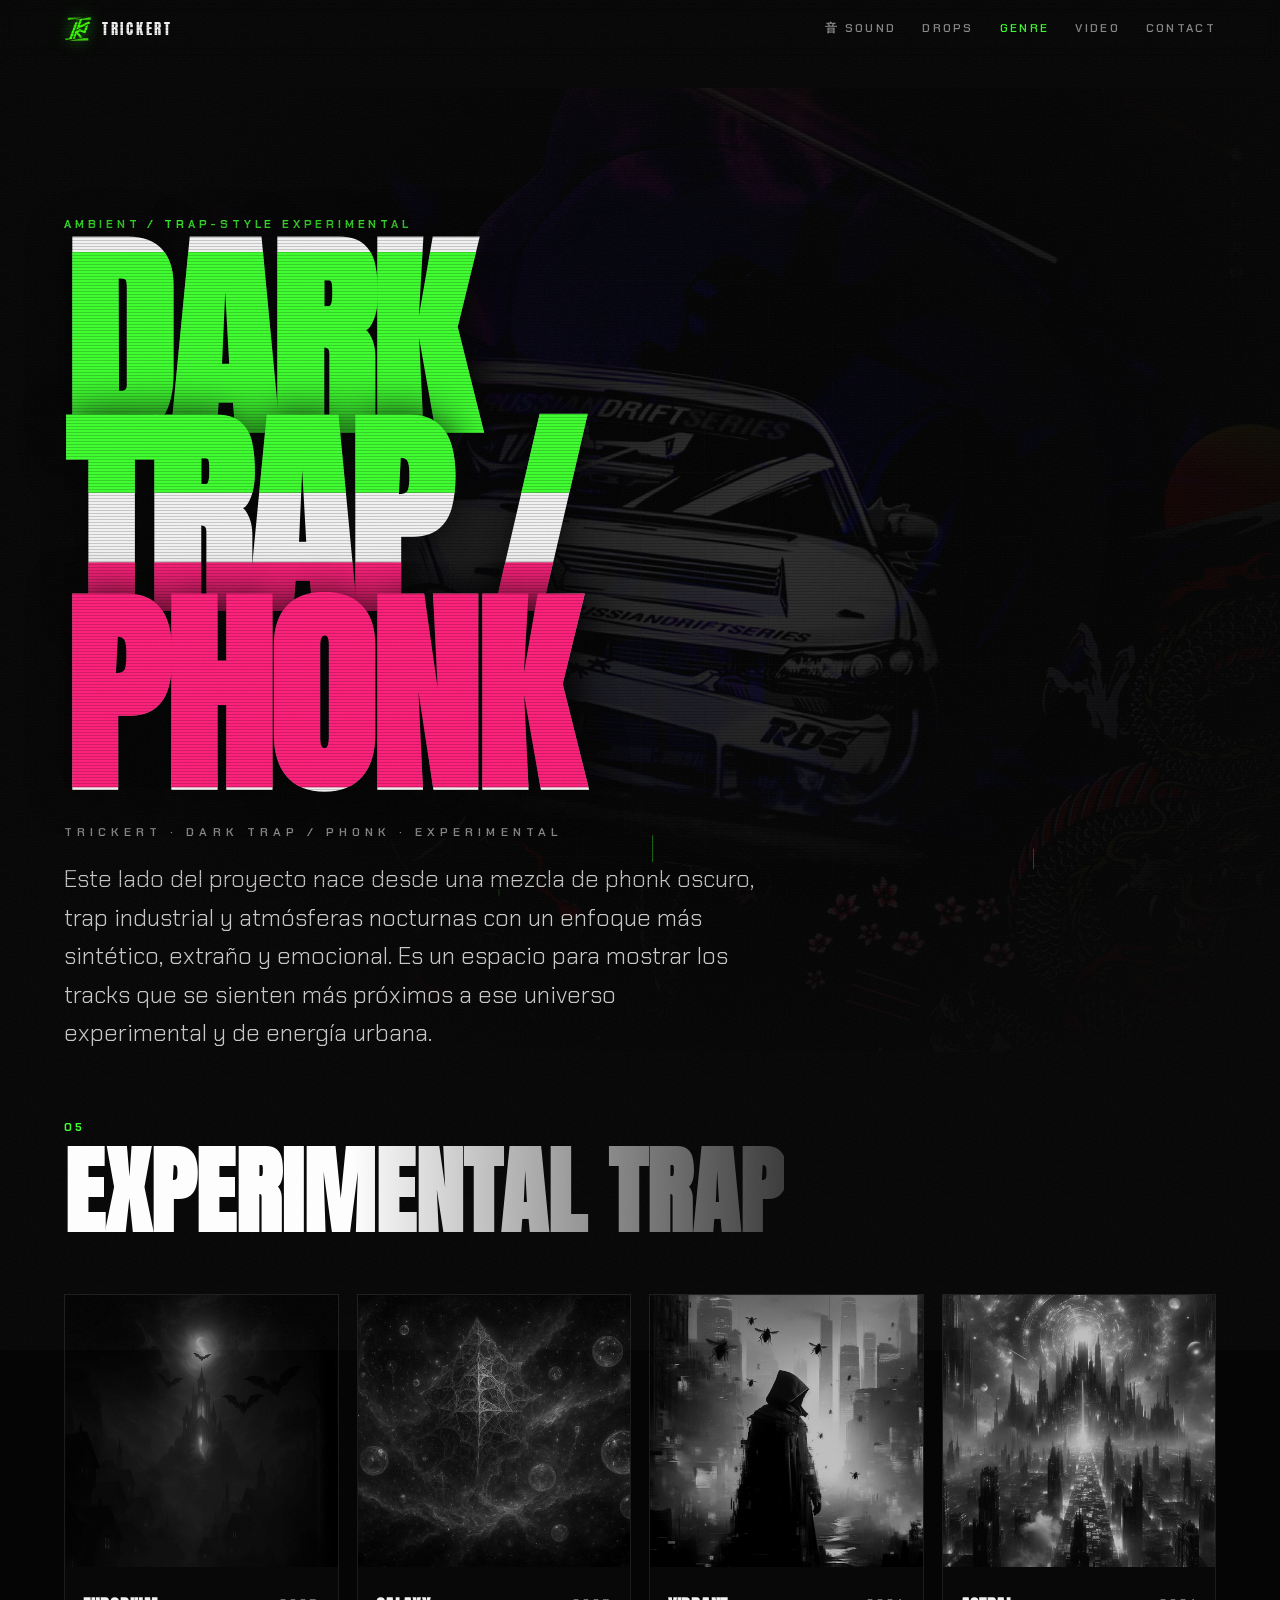
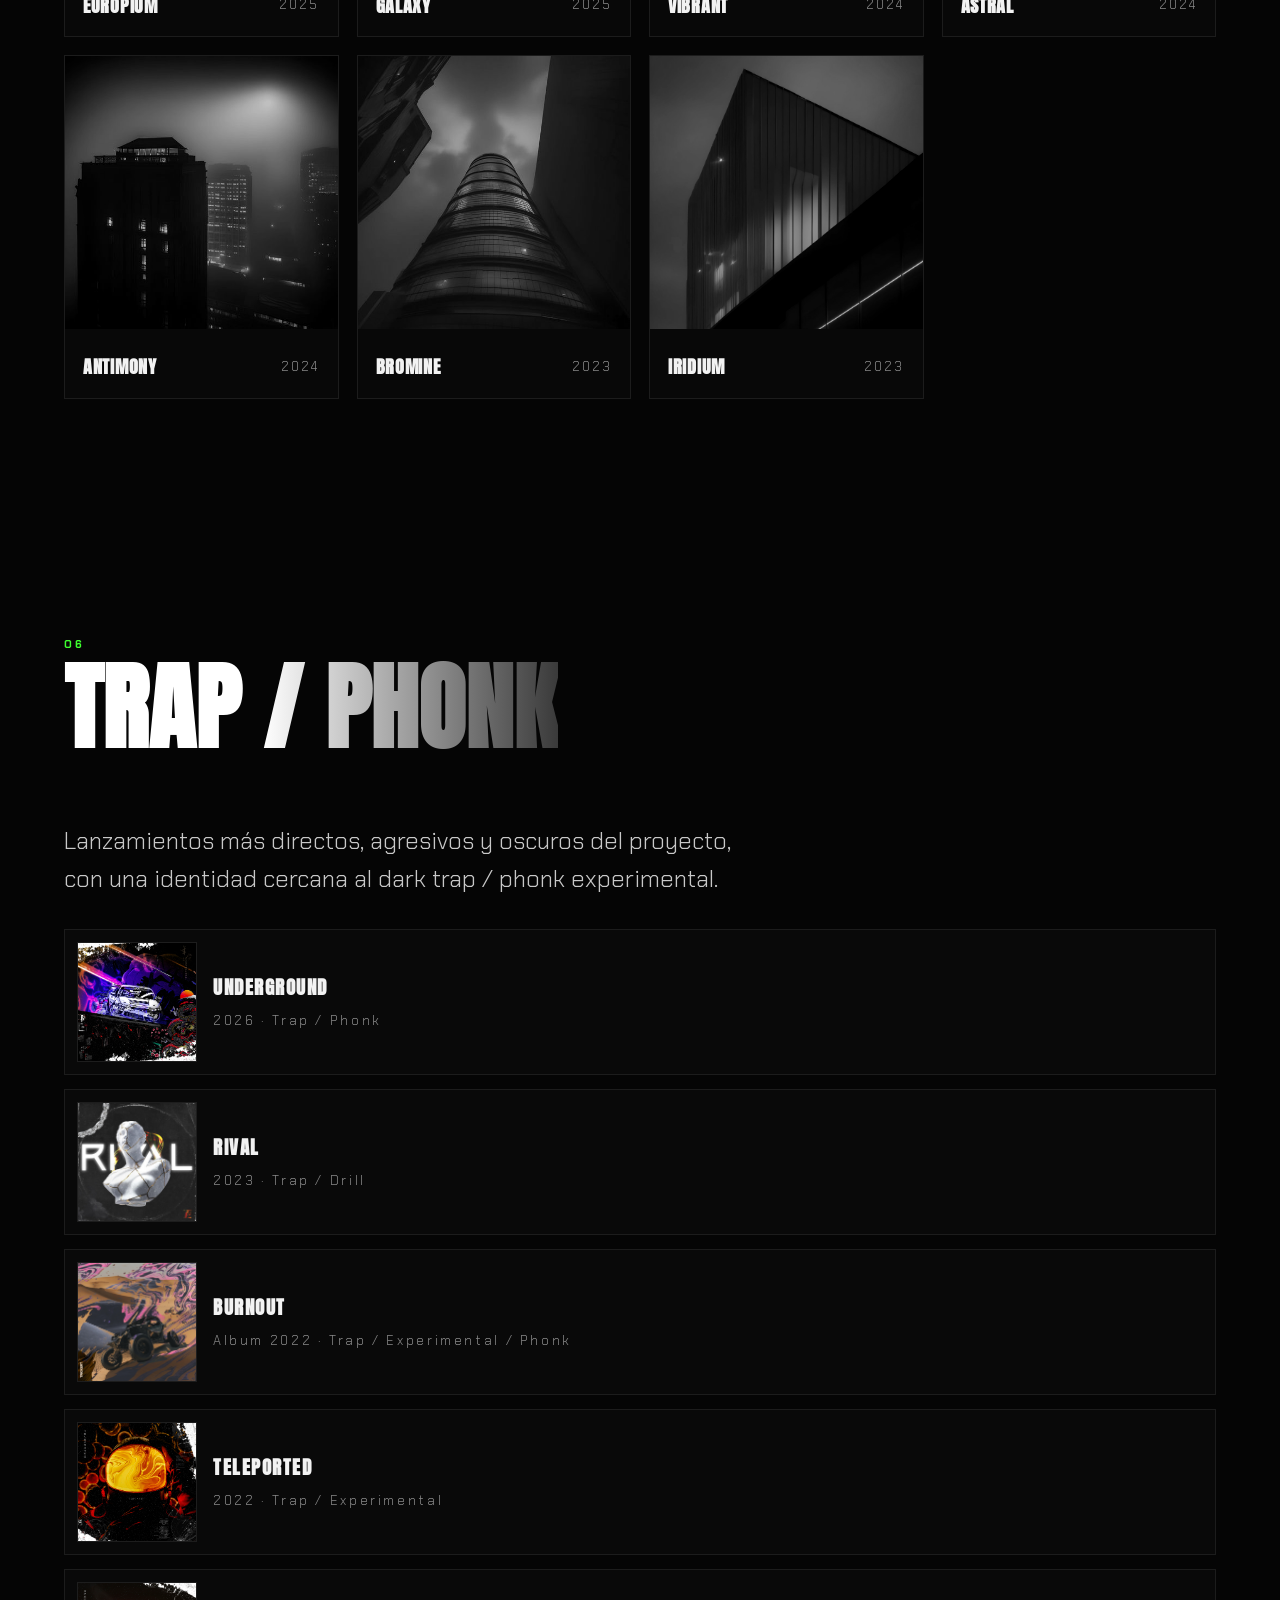
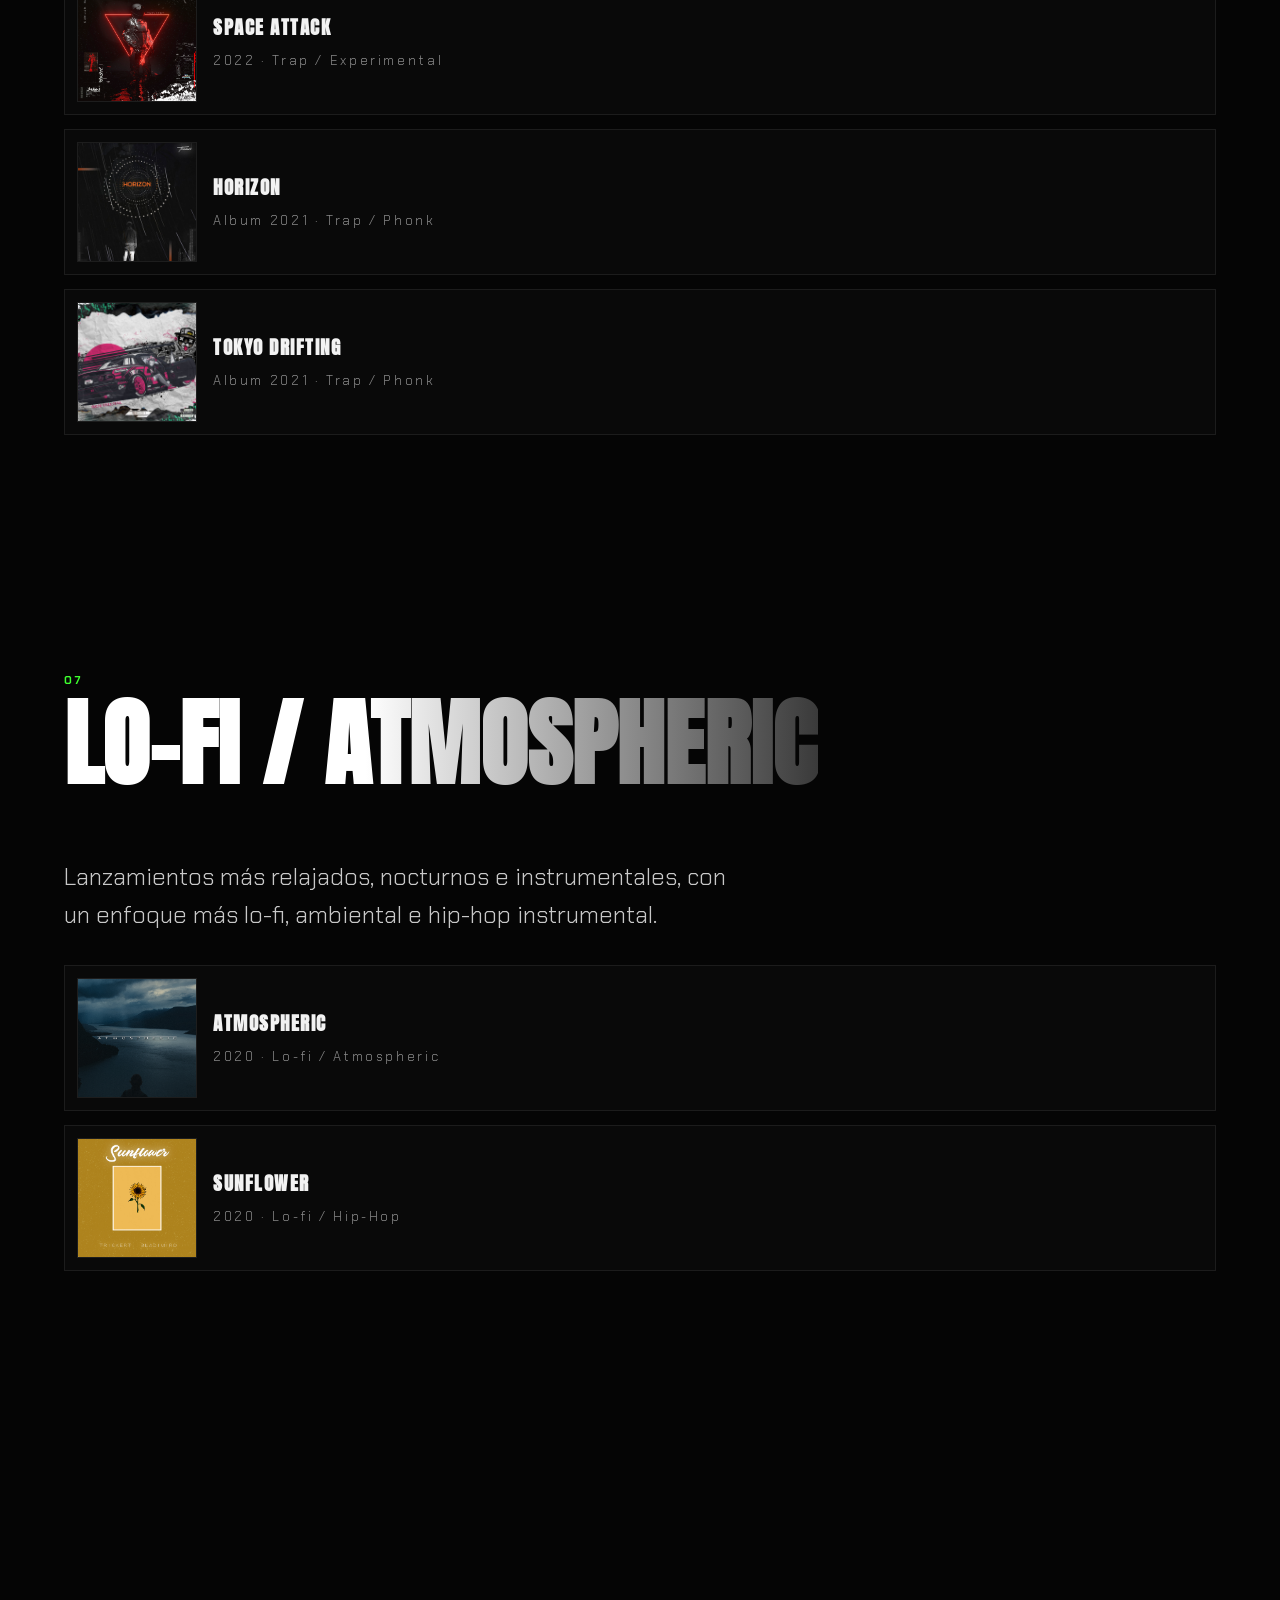
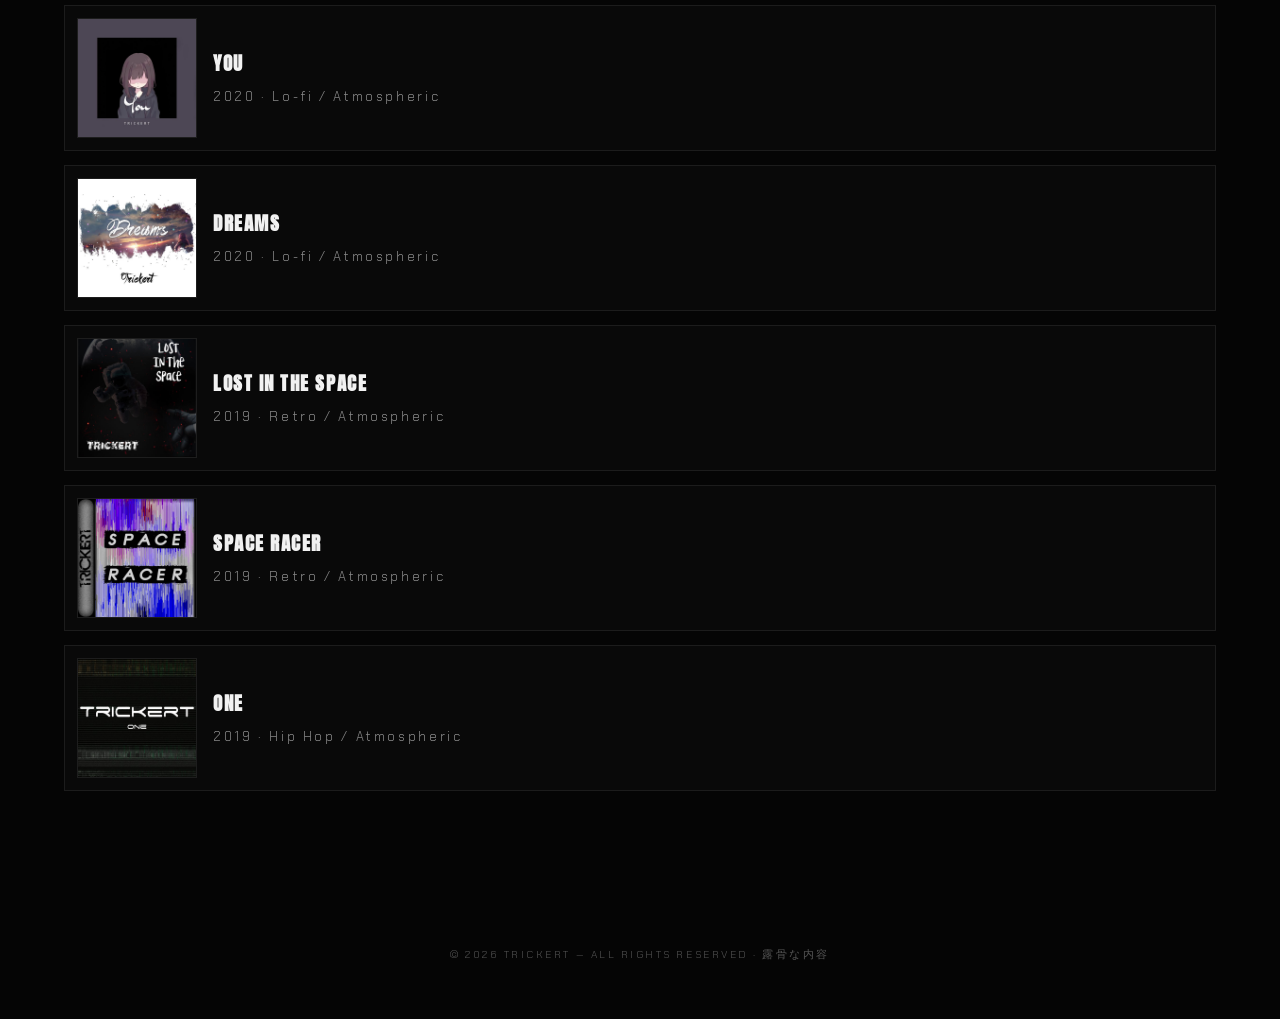
==== genre.html @ c97ef877 "feat: initial commit - landing page oficial de Trickert" ====
<!DOCTYPE html>
<html lang="es">
<head>
  <meta charset="UTF-8" />
  <meta http-equiv="X-UA-Compatible" content="IE=edge" />
  <meta name="viewport" content="width=device-width, initial-scale=1" />
  <meta name="robots" content="index, follow, max-image-preview:large, max-snippet:-1, max-video-preview:-1" />
  <title>Trickert | Lanzamientos de Trap, Phonk e Hip-Hop</title>
  <meta name="description" content="Escuchar los lanzamientos de Trickert, productor musical de Trap, Phonk e Hip-Hop experimental con sonidos underground." />
  <link rel="canonical" href="https://trickertmusic.netlify.app/genre.html" />
  <meta property="og:site_name" content="TRICKERT" />
  <meta property="og:type" content="website" />
  <meta property="og:url" content="https://trickertmusic.netlify.app/genre.html" />
  <meta property="og:title" content="Trickert | Lanzamientos de Trap, Phonk e Hip-Hop" />
  <meta property="og:description" content="Escuchar los lanzamientos de Trickert, productor musical de Trap, Phonk e Hip-Hop experimental con sonidos underground." />
  <meta property="og:image" content="https://trickertmusic.netlify.app/img/og-trickert.png" />
  <meta property="og:image:alt" content="Portada de Trickert, productor musical de Trap, Phonk e Hip-Hop" />
  <meta property="og:image:width" content="1200" />
  <meta property="og:image:height" content="630" />
  <meta name="twitter:card" content="summary_large_image" />
  <meta name="twitter:title" content="Trickert | Lanzamientos de Trap, Phonk e Hip-Hop" />
  <meta name="twitter:description" content="Escuchar los lanzamientos de Trickert, productor musical de Trap, Phonk e Hip-Hop experimental con sonidos underground." />
  <meta name="twitter:image" content="https://trickertmusic.netlify.app/img/og-trickert.png" />
  <meta name="twitter:image:alt" content="Portada de Trickert, productor musical de Trap, Phonk e Hip-Hop" />
  <script type="application/ld+json">
    {
      "@context": "https://schema.org",
      "@type": "CollectionPage",
      "name": "TRICKERT Genre",
      "url": "https://trickertmusic.netlify.app/genre.html",
      "description": "Lanzamientos de Trap, Phonk e Hip-Hop de Trickert, productor musical independiente.",
      "isPartOf": {
        "@type": "WebSite",
        "name": "TRICKERT",
        "url": "https://trickertmusic.netlify.app/"
      }
    }
  </script>
  <link rel="icon" href="img/trickert_logo.png" />
  <link rel="apple-touch-icon" href="img/trickert_logo.png" />
  <link rel="preconnect" href="https://fonts.googleapis.com" />
  <link rel="preconnect" href="https://fonts.gstatic.com" crossorigin />
  <link href="https://fonts.googleapis.com/css2?family=Anton&family=Chakra+Petch:wght@300;600;700&family=Zen+Dots&display=swap" rel="stylesheet" />
  <link rel="stylesheet" href="styles.css" />
</head>
<body>
  <div class="grain"></div>
  <div class="scanlines"></div>
  <canvas id="fx"></canvas>

  <header class="nav">
    <a class="brand" href="index.html"><img src="img/trickert_logo.png" alt="Logotipo de Trickert" /><span>TRICKERT</span></a>
    <nav>
      <a href="index.html#sound">音 SOUND</a>
      <a href="index.html#drops">DROPS</a>
      <a href="genre.html" class="active"> GENRE </a>
      <a href="index.html#video">VIDEO</a>
      <a href="index.html#contact">CONTACT</a>
    </nav>
    <button class="burger" id="burger" aria-label="Menú"><i></i><i></i></button>
  </header>

  <main class="genre-page">
    <section class="hero hero-genre">
      <div class="hero-bg" style="background-image:url('img/underground.png')"></div>
      <div class="hero-grid"></div>
      <div class="hero-content reveal">
        <p class="eyebrow"> AMBIENT / TRAP-STYLE EXPERIMENTAL</p>
        <h1 class="glitch" data-txt="DARK TRAP / PHONK">DARK TRAP / PHONK</h1>
        <p class="tag">TRICKERT · DARK TRAP / PHONK · EXPERIMENTAL</p>
        <p class="big">Este lado del proyecto nace desde una mezcla de phonk oscuro, trap industrial y atmósferas nocturnas con un enfoque más sintético, extraño y emocional. Es un espacio para mostrar los tracks que se sienten más próximos a ese universo experimental y de energía urbana.</p>
      </div>
    </section>

    <section class="section genre-section">
      <h2 class="title" data-n="05"><span> EXPERIMENTAL TRAP </span></h2>
      <div class="genre-grid">
        <article class="release-card reveal">
          <a href="https://www.youtube.com/watch?v=15izeiXNzrc&list=OLAK5uy_nevEhY5C4gZ17d-S3psc-9inJTeTif2YM" target="_blank" rel="noopener">
            <img src="img/tracks/europium.jpg" alt="Portada del lanzamiento Europium de Trickert" loading="lazy" />
            <div class="release-info">
              <h3>Europium</h3>
              <p>2025</p>
            </div>
          </a>
        </article>
        <article class="release-card reveal">
          <a href="https://www.youtube.com/watch?v=Q3yNb52oe7s&list=OLAK5uy_mClp8_7Q5flTH6dReEaTXRiwEXCGTUeGk" target="_blank" rel="noopener">
            <img src="img/tracks/galaxy.jpg" alt="Portada del lanzamiento Galaxy de Trickert" loading="lazy" />
            <div class="release-info">
              <h3>Galaxy</h3>
              <p>2025</p>
            </div>
          </a>
        </article>
        <article class="release-card reveal">
          <a href="https://www.youtube.com/watch?v=Gmh6RQNMZuI&list=OLAK5uy_nYy_wv8FJvsbxO-oD3oN6eYshqaww7MN0" target="_blank" rel="noopener">
            <img src="img/tracks/vibrant.jpg" alt="Portada del lanzamiento Vibrant de Trickert" loading="lazy" />
            <div class="release-info">
              <h3>vibrant</h3>
              <p>2024</p>
            </div>
          </a>
        </article>
        <article class="release-card reveal">
          <a href="https://www.youtube.com/watch?v=FYoDouE7N_s&list=OLAK5uy_kGeEvTRYZ2Zq5IChv73Z3BygA2G11Kv2s" target="_blank" rel="noopener">
            <img src="img/tracks/astral.jpg" alt="Portada del lanzamiento Astral de Trickert" loading="lazy" />
            <div class="release-info">
              <h3>astral</h3>
              <p>2024</p>
            </div>
          </a>
        </article>
        <article class="release-card reveal">
          <a href="https://www.youtube.com/watch?v=0EH_6r19SA8&list=OLAK5uy_nlIktU8ZfRAYPYoHElkYTb6BAibjlfv9c&pp=0gcJCfMCOCosWNin" target="_blank" rel="noopener">
            <img src="img/tracks/antimony.jpg" alt="Portada del lanzamiento Antimony de Trickert" loading="lazy" />
            <div class="release-info">
              <h3>antimony</h3>
              <p>2024</p>
            </div>
          </a>
        </article>
        <article class="release-card reveal">
          <a href="https://www.youtube.com/watch?v=FruJ5ddzqx8&list=OLAK5uy_mGZxlLu1gKEi3CFaKOO2zyP0FsNnXn1Fg" target="_blank" rel="noopener">
            <img src="img/tracks/bromine.jpg" alt="Portada del lanzamiento Bromine de Trickert" loading="lazy" />
            <div class="release-info">
              <h3>bromine</h3>
              <p>2023</p>
            </div>
          </a>
        </article>
        <article class="release-card reveal">
          <a href="https://www.youtube.com/watch?v=yvBvrMboovU&list=OLAK5uy_knYTaaTwSbWdbNsH_3dY5519c1Zv7V3ks" target="_blank" rel="noopener">
            <img src="img/tracks/iridium.jpg" alt="Portada del lanzamiento Iridium de Trickert" loading="lazy" />
            <div class="release-info">
              <h3>iridium</h3>
              <p>2023</p>
            </div>
          </a>
        </article>
      </div>
    </section>

    <section class="section trap-section">
      <div class="section-heading">
        <h2 class="title" data-n="06"><span>TRAP / PHONK</span></h2>
        <p class="big">Lanzamientos más directos, agresivos y oscuros del proyecto, con una identidad cercana al dark trap / phonk experimental.</p>
      </div>
      <div class="trap-list">
        <a class="trap-track reveal" href="https://www.youtube.com/watch?v=zpI1oEDO1hU&list=OLAK5uy_nYUuF5j2xzVg_UGLIB5fmHf4zKUqQ6Uo4" target="_blank" rel="noopener">
          <img src="img/underground.png" alt="Portada del lanzamiento Underground de Trickert" loading="lazy" />
          <div class="trap-track__meta">
            <strong>Underground</strong>
            <span> 2026 · Trap / Phonk</span>
          </div>
        </a>
        <a class="trap-track reveal" href="https://www.youtube.com/watch?v=qSoOHllpGGM&list=OLAK5uy_n4lSYzG_VmCEN6ArKQ9Dzo1-hdeyTsDf4" target="_blank" rel="noopener">
          <img src="img/tracks/rival.jpg" alt="Portada del lanzamiento Rival de Trickert" loading="lazy" />
          <div class="trap-track__meta">
            <strong>Rival</strong>
            <span> 2023 · Trap / Drill </span>
          </div>
        </a>
        <a class="trap-track reveal" href="https://www.youtube.com/watch?v=Vjr4dg3RnZ4&list=OLAK5uy_ny6VvglLqlMC1aUAKwx3hSspX8qDtNar8" target="_blank" rel="noopener">
          <img src="img/burnout.jpg" alt="Portada del lanzamiento Burnout de Trickert" loading="lazy" />
          <div class="trap-track__meta">
            <strong>Burnout</strong>
            <span> Album 2022 · Trap / Experimental / Phonk </span>
          </div>
        </a>
        <a class="trap-track reveal" href="https://www.youtube.com/watch?v=JT9gFwrChOA&list=OLAK5uy_ljCILWgsfWB2MprMRwKMdr7qiOo1dxY4Q" target="_blank" rel="noopener">
          <img src="img/tracks/teleported.jpg" alt="Portada del lanzamiento Teleported de Trickert" loading="lazy" />
          <div class="trap-track__meta">
            <strong>Teleported</strong>
            <span> 2022 · Trap / Experimental </span>
          </div>
        </a>
        <a class="trap-track reveal" href="https://www.youtube.com/watch?v=v_W3IlD1g7U&list=OLAK5uy_m8ugy_1aFhmzOltv9ZAuzLoBtDBUkhTZM" target="_blank" rel="noopener">
          <img src="img/tracks/spaceattack.jpg" alt="Portada del lanzamiento Space Attack de Trickert" loading="lazy" />
          <div class="trap-track__meta">
            <strong>Space Attack</strong>
            <span> 2022 · Trap / Experimental </span>
          </div>
        </a>
        <a class="trap-track reveal" href="https://www.youtube.com/watch?v=JT9gFwrChOA&list=OLAK5uy_ljCILWgsfWB2MprMRwKMdr7qiOo1dxY4Q" target="_blank" rel="noopener">
          <img src="img/tracks/horizon.jpg" alt="Portada del lanzamiento Horizon de Trickert" loading="lazy" />
          <div class="trap-track__meta">
            <strong>Horizon</strong>
            <span> Album 2021 · Trap / Phonk </span>
          </div>
        </a>
        <a class="trap-track reveal" href="https://www.youtube.com/watch?v=v_W3IlD1g7U&list=OLAK5uy_m8ugy_1aFhmzOltv9ZAuzLoBtDBUkhTZM" target="_blank" rel="noopener">
          <img src="img/tracks/tokyodrifting.jpg" alt="Portada del lanzamiento Tokyo Drifting de Trickert" loading="lazy" />
          <div class="trap-track__meta">
            <strong>Tokyo Drifting</strong>
            <span> Album 2021 · Trap / Phonk </span>
          </div>
        </a>
      </div>
    </section>

    <section class="section trap-section">
      <div class="section-heading">
        <h2 class="title" data-n="07"><span>LO-FI / ATMOSPHERIC</span></h2>
        <p class="big">Lanzamientos más relajados, nocturnos e instrumentales, con un enfoque más lo-fi, ambiental e hip-hop instrumental.</p>
      </div>
      <div class="trap-list">
        <a class="trap-track reveal" href="https://www.youtube.com/watch?v=AELVeVxSTVA&list=OLAK5uy_lhu_vqNOrDuqFQ9zrQpRwNVw9Y8wVC9_M" target="_blank" rel="noopener">
          <img src="img/tracks/atmospheric.jpg" alt="Portada del lanzamiento Atmospheric de Trickert" loading="lazy" />
          <div class="trap-track__meta">
            <strong>Atmospheric</strong>
            <span>2020 · Lo-fi / Atmospheric</span>
          </div>
        </a>
        <a class="trap-track reveal" href="https://www.youtube.com/watch?v=7_bxVTMAUvk&list=OLAK5uy_n2jNoEuFTn7UiznJm1CbmQhAq4ebIESZQ" target="_blank" rel="noopener">
          <img src="img/tracks/sunflower.jpg" alt="Portada del lanzamiento Sunflower de Trickert" loading="lazy" />
          <div class="trap-track__meta">
            <strong>Sunflower</strong>
            <span>2020 · Lo-fi / Hip-Hop</span>
          </div>
        </a>
        <a class="trap-track reveal" href="https://www.youtube.com/watch?v=EF7wm2OFeRA&list=OLAK5uy_nexO4zl4pkWk9up-NvndpwBuuKcq9igSk" target="_blank" rel="noopener">
          <img src="img/tracks/forest.jpg" alt="Portada del lanzamiento Forest de Trickert" loading="lazy" />
          <div class="trap-track__meta">
            <strong>Forest</strong>
            <span>2020 · Lo-fi / Atmospheric</span>
          </div>
        </a>
        <a class="trap-track reveal" href="https://www.youtube.com/watch?v=qkxTztgiq9k&list=OLAK5uy_nkVu1oNGvGL8jTyQPP_6hIbLOMvt71s4k" target="_blank" rel="noopener">
          <img src="img/tracks/finalboss.jpg" alt="Portada del lanzamiento Final Boss de Trickert" loading="lazy" />
          <div class="trap-track__meta">
            <strong>Final Boss</strong>
            <span>2020 · Instrumental / Hip-Hop</span>
          </div>
        </a>
        <a class="trap-track reveal" href="https://www.youtube.com/watch?v=tSuPf28RnFU&list=OLAK5uy_kkbp3Sa1Itusdpi93xrtfRUUZK6a1WuL4" target="_blank" rel="noopener">
          <img src="img/tracks/you.jpg" alt="Portada del lanzamiento You de Trickert" loading="lazy" />
          <div class="trap-track__meta">
            <strong>You</strong>
            <span>2020 · Lo-fi / Atmospheric</span>
          </div>
        </a>
        <a class="trap-track reveal" href="https://www.youtube.com/watch?v=sHhlluVC3e4" target="_blank" rel="noopener">
          <img src="img/tracks/dreams.jpg" alt="Portada del lanzamiento Dreams de Trickert" loading="lazy" />
          <div class="trap-track__meta">
            <strong>Dreams</strong>
            <span>2020 · Lo-fi / Atmospheric</span>
          </div>
        </a>
        <a class="trap-track reveal" href="https://open.spotify.com/album/09GoFnvAmsCjrTPKu7BgDT?si=RKHArO3ASpW5gO_u7jOyAQ" target="_blank" rel="noopener">
          <img src="img/tracks/lostinthespace.jpg" alt="Portada del lanzamiento Lost in the Space de Trickert" loading="lazy" />
          <div class="trap-track__meta">
            <strong>Lost in the Space</strong>
            <span>2019 · Retro / Atmospheric</span>
          </div>
        </a>  
        <a class="trap-track reveal" href="https://open.spotify.com/album/7sYYyKbdUKVR9m6FXODjvM?si=8khUjAxkS3qz-AhuRQCpHA" target="_blank" rel="noopener">
          <img src="img/tracks/spaceracer.jpg" alt="Portada del lanzamiento Space Racer de Trickert" loading="lazy" />
          <div class="trap-track__meta">
            <strong>Space Racer</strong>
            <span>2019 · Retro / Atmospheric</span>
          </div>
        </a>        
        <a class="trap-track reveal" href="https://open.spotify.com/intl-es/album/4f6AJv6thMUq0GbufeCvXu?si=bcoBafQCRm6acxm_wh4hrA" target="_blank" rel="noopener">
          <img src="img/tracks/one.jpg" alt="Portada del lanzamiento One de Trickert" loading="lazy" />
          <div class="trap-track__meta">
            <strong>One</strong>
            <span>2019 · Hip Hop / Atmospheric</span>
          </div>
        </a>
      </div>
    </section>
  </main>

  <footer>© <span id="year"></span> TRICKERT — ALL RIGHTS RESERVED · 露骨な内容</footer>

  <script src="script.js"></script>
</body>
</html>
---- styles.css ----
:root{
  --bg:#050505;
  --ink:#f2f2f2;
  --muted:#8a8a8a;
  --acid:#3dff2e;
  --pink:#ff1e7a;
  --line:#1c1c1c;
  --display:"Anton",Impact,sans-serif;
  --tech:"Chakra Petch",system-ui,sans-serif;
  --dots:"Zen Dots",sans-serif;
}
*{box-sizing:border-box;margin:0;padding:0}
html{scroll-behavior:smooth}
body{background:var(--bg);color:var(--ink);font-family:var(--tech);font-weight:300;line-height:1.6;overflow-x:hidden}
a{color:inherit;text-decoration:none}
::selection{background:var(--acid);color:#000}

/* FX LAYERS */
.grain{position:fixed;inset:-50%;z-index:80;pointer-events:none;opacity:.055;
  background-image:url("data:image/svg+xml;utf8,<svg xmlns='http://www.w3.org/2000/svg' width='120' height='120'><filter id='n'><feTurbulence type='fractalNoise' baseFrequency='.9' numOctaves='3'/></filter><rect width='120' height='120' filter='url(%23n)'/></svg>");
  animation:grain 700ms steps(2) infinite}
@keyframes grain{50%{transform:translate(-3%,2%)}}
.scanlines{position:fixed;inset:0;z-index:79;pointer-events:none;opacity:.35;
  background:repeating-linear-gradient(to bottom,rgba(0,0,0,.5) 0 1px,transparent 1px 3px)}
canvas#fx{position:fixed;inset:0;width:100%;height:100%;pointer-events:none;z-index:6}

/* LOADER */
.loader{position:fixed;inset:0;z-index:100;background:#000;display:grid;place-content:center;gap:22px;transition:opacity .6s,visibility .6s}
.loader.out{opacity:0;visibility:hidden}
.loader-txt{font-family:var(--display);font-size:clamp(2rem,9vw,6rem);letter-spacing:.06em;color:var(--acid)}
.loader .bar{display:block;height:3px;width:min(60vw,420px);background:#1a1a1a;position:relative;overflow:hidden}
.loader .bar::after{content:"";position:absolute;inset:0;background:var(--acid);transform:translateX(-100%);animation:load 1.1s cubic-bezier(.6,0,.2,1) forwards}
@keyframes load{to{transform:translateX(0)}}

/* NAV */
.nav{position:fixed;top:0;left:0;right:0;z-index:40;display:flex;align-items:center;justify-content:space-between;
  padding:14px 5vw;background:rgba(5,5,5,.6);backdrop-filter:blur(10px);border-bottom:1px solid transparent;transition:.35s}
.nav.scrolled{border-bottom-color:var(--line);background:rgba(5,5,5,.92)}
.brand{display:flex;align-items:center;gap:10px;font-family:var(--display);letter-spacing:.18em;font-size:.95rem}
.brand img{width:28px;height:28px;object-fit:contain;filter:drop-shadow(0 0 8px rgba(61,255,46,.55))}
.nav nav{display:flex;gap:26px;font-size:.72rem;font-weight:600;letter-spacing:.2em}
.nav nav a{color:var(--muted);position:relative;padding:6px 0;transition:color .25s}
.nav nav a::after{content:"";position:absolute;left:0;bottom:0;height:2px;width:0;background:var(--acid);transition:width .3s}
.nav nav a:hover{color:var(--acid)}
.nav nav a:hover::after{width:100%}
.burger{display:none;background:none;border:0;cursor:pointer;padding:8px;gap:5px;flex-direction:column}
.burger i{display:block;width:24px;height:2px;background:var(--acid)}

/* HERO */
.hero{position:relative;min-height:100svh;display:flex;flex-direction:column;justify-content:center;padding:0 5vw;overflow:hidden}
.hero-bg{position:absolute;inset:0;background-size:cover;background-position:center;filter:grayscale(1) contrast(1.25) brightness(.35);opacity:.6;
  transform:scale(1.08);animation:drift 18s ease-in-out infinite alternate}
.hero::after{content:"";position:absolute;inset:0;background:radial-gradient(circle at 60% 45%,transparent,#050505 72%)}
@keyframes drift{to{transform:scale(1.18) translate3d(-2%,-2%,0)}}
.hero-grid{position:absolute;inset:0;opacity:.18;
  background-image:linear-gradient(var(--line) 1px,transparent 1px),linear-gradient(90deg,var(--line) 1px,transparent 1px);
  background-size:64px 64px;
  -webkit-mask-image:radial-gradient(circle at 50% 60%,#000,transparent 75%);
  mask-image:radial-gradient(circle at 50% 60%,#000,transparent 75%)}
h1.glitch{position:relative;z-index:3;font-family:var(--display);font-size:clamp(3.4rem,17vw,15rem);line-height:.82;letter-spacing:-.02em;text-transform:uppercase}
h1.glitch::before,h1.glitch::after{content:attr(data-txt);position:absolute;inset:0;clip-path:inset(0 0 55% 0)}
h1.glitch::before{color:var(--acid);animation:gl1 3.6s infinite steps(2)}
h1.glitch::after{color:var(--pink);clip-path:inset(58% 0 0 0);animation:gl2 4.2s infinite steps(2)}
@keyframes gl1{0%,92%{transform:none;opacity:0}93%{transform:translate(-6px,-3px);opacity:1}97%{transform:translate(4px,2px);opacity:1}100%{opacity:0}}
@keyframes gl2{0%,88%{transform:none;opacity:0}89%{transform:translate(6px,3px);opacity:1}95%{transform:translate(-5px,-2px);opacity:1}100%{opacity:0}}
.tag{position:relative;z-index:3;margin-top:18px;font-weight:600;letter-spacing:.42em;font-size:.75rem;color:var(--muted)}
.tag .hl{color:var(--pink)}
.cta{position:relative;z-index:3;display:flex;gap:12px;margin-top:34px;flex-wrap:wrap}
.btn{display:inline-block;padding:14px 30px;background:var(--acid);color:#000;font-weight:700;font-size:.75rem;letter-spacing:.2em;
  clip-path:polygon(10px 0,100% 0,100% calc(100% - 10px),calc(100% - 10px) 100%,0 100%,0 10px);transition:transform .25s,box-shadow .25s,background .25s}
.btn:hover{transform:translate(-3px,-3px);box-shadow:6px 6px 0 var(--pink)}
.btn.ghost{background:transparent;color:var(--ink);box-shadow:inset 0 0 0 1px #444}
.btn.ghost:hover{color:var(--acid);box-shadow:inset 0 0 0 1px var(--acid),6px 6px 0 var(--pink)}
.hero-side{position:absolute;right:2vw;top:50%;transform:translateY(-50%);writing-mode:vertical-rl;letter-spacing:.5em;font-size:.7rem;color:#555;z-index:3}

/* MARQUEE */
.marquee{overflow:hidden;border-block:1px solid var(--line);background:var(--acid);color:#000;padding:10px 0}
.marquee .track{display:flex;width:max-content;animation:slide 26s linear infinite}
.marquee span{font-family:var(--display);font-size:1.15rem;letter-spacing:.12em;padding-right:30px;white-space:nowrap}
@keyframes slide{to{transform:translateX(-50%)}}

/* SECTIONS */
.section{padding:120px 5vw;max-width:1280px;margin:0 auto;position:relative}
.title{font-family:var(--display);font-size:clamp(2.4rem,8vw,6rem);line-height:1;text-transform:uppercase;margin-bottom:54px;position:relative}
.title::before{content:attr(data-n);font-family:var(--tech);font-size:.7rem;letter-spacing:.3em;color:var(--acid);display:block;margin-bottom:10px}
.title span{background:linear-gradient(90deg,#fff 40%,#3a3a3a);-webkit-background-clip:text;background-clip:text;color:transparent}
.split-in{display:grid;grid-template-columns:1.3fr .7fr;gap:60px;align-items:start}
.big{font-size:clamp(1.05rem,2.2vw,1.5rem);color:#c8c8c8;max-width:46ch}
.stats{list-style:none;display:grid;gap:20px}
.stats li{border-top:1px solid var(--line);padding-top:12px}
.stats b{font-family:var(--display);font-size:2.8rem;display:block;line-height:1;color:var(--acid)}
.stats span{font-size:.68rem;letter-spacing:.24em;color:var(--muted)}

/* DROPS */
.drops{display:grid;grid-template-columns:repeat(auto-fit,minmax(250px,1fr));gap:14px}
.drop{position:relative;aspect-ratio:1;overflow:hidden;border:1px solid var(--line);background:#0a0a0a;display:block}
.drop img{width:100%;height:100%;object-fit:cover;filter:grayscale(1) contrast(1.1) brightness(.75);transition:filter .45s,transform .8s cubic-bezier(.2,.8,.2,1)}
.drop:hover img{filter:none;transform:scale(1.07)}
.drop.alt img{object-fit:contain;padding:18%}
.drop .meta{position:absolute;left:0;right:0;bottom:0;padding:16px;display:flex;justify-content:space-between;align-items:baseline;
  background:linear-gradient(transparent,rgba(0,0,0,.9));transition:.35s}
.drop .meta b{font-family:var(--display);font-size:1.5rem;letter-spacing:.04em}
.drop .meta i{font-style:normal;font-size:.68rem;letter-spacing:.18em;color:var(--muted)}
.drop::after{content:"";position:absolute;inset:0;border:2px solid var(--acid);opacity:0;transition:opacity .3s}
.drop:hover::after{opacity:1}
.drop:hover .meta b{color:var(--acid)}

/* VIDEO */
.video{position:relative;aspect-ratio:16/9;border:1px solid var(--line);background:#000}
.video iframe{position:absolute;inset:0;width:100%;height:100%;border:0}
.center{text-align:center;margin-top:32px}

/* CONTACT */
.contact{text-align:center;border-top:1px solid var(--line)}
.links{display:flex;flex-direction:column;gap:4px;align-items:center}
.links a{font-family:var(--display);font-size:clamp(1.8rem,6vw,4rem);letter-spacing:.02em;color:#2e2e2e;transition:color .25s,transform .25s;-webkit-text-stroke:1px #444}
.links a:hover{color:var(--acid);-webkit-text-stroke:1px var(--acid);transform:translateX(10px)}
.genre-preview{display:flex;flex-direction:column;gap:18px;align-items:flex-start;padding:28px;border:1px solid var(--line);background:linear-gradient(120deg,rgba(255,30,122,.14),rgba(61,255,46,.08));box-shadow:inset 0 0 0 1px rgba(255,255,255,.02)}
.eyebrow{font-size:.7rem;letter-spacing:.34em;text-transform:uppercase;color:var(--acid);font-weight:700}
footer{padding:36px 5vw 56px;text-align:center;font-size:.66rem;letter-spacing:.24em;color:#555}

/* REVEAL */
.reveal{opacity:0;transform:translateY(34px);transition:opacity .8s cubic-bezier(.2,.8,.2,1),transform .8s cubic-bezier(.2,.8,.2,1)}
.reveal.in{opacity:1;transform:none}

/* ===== GENRE PAGE ===== */
.nav a.active{color:var(--acid)}
.genre-page{padding-top:88px}
.hero-genre{min-height:78vh;align-items:flex-start;justify-content:center;padding-top:8rem}
.hero-genre .hero-content{position:relative;z-index:3;max-width:760px;display:flex;flex-direction:column;gap:18px}
.hero-genre .hero-bg{opacity:.45!important}
.genre-section{padding-top:70px}
.genre-grid{display:grid;grid-template-columns:repeat(auto-fit,minmax(220px,1fr));gap:18px}
.release-card{border:1px solid var(--line);background:#080808;overflow:hidden;transition:transform .3s,border-color .3s,box-shadow .3s}
.release-card:hover{transform:translateY(-4px);border-color:var(--acid);box-shadow:0 0 0 1px rgba(61,255,46,.15)}
.release-card img{width:100%;aspect-ratio:1/1;object-fit:cover;filter:grayscale(1) contrast(1.08) brightness(.75)}
.release-card:hover img{filter:none;transform:scale(1.03);transition:filter .35s,transform .35s}
.release-info{padding:16px 18px;display:flex;justify-content:space-between;align-items:center;gap:14px}
.release-info h3{font-family:var(--display);font-size:1.15rem;text-transform:uppercase;letter-spacing:.04em}
.release-info p{font-size:.8rem;color:var(--muted);letter-spacing:.16em}
.section-heading{display:flex;flex-direction:column;gap:12px;max-width:760px;margin-bottom:30px}
.trap-list{display:grid;gap:14px}
.trap-track{display:grid;grid-template-columns:120px 1fr;align-items:center;gap:16px;padding:12px;border:1px solid var(--line);background:rgba(255,255,255,.02);transition:border-color .25s,transform .25s,color .25s}
.trap-track:hover{border-color:var(--acid);transform:translateX(6px);color:var(--acid)}
.trap-track img{width:100%;aspect-ratio:1/1;object-fit:cover;border:1px solid rgba(255,255,255,.08)}
.trap-track__meta{display:flex;flex-direction:column;gap:8px}
.trap-track__meta strong{font-family:var(--display);font-size:1.2rem;letter-spacing:.08em;text-transform:uppercase}
.trap-track__meta span{font-size:.82rem;letter-spacing:.2em;color:var(--muted)}

@media(max-width:860px){
  .hero-genre{padding-top:7rem}
  .genre-grid{grid-template-columns:1fr 1fr}
  .trap-track{grid-template-columns:96px 1fr}
}

@media(max-width:560px){
  .genre-grid{grid-template-columns:1fr}
  .trap-track{grid-template-columns:1fr;gap:10px}
  .trap-track__meta{gap:4px}
}

@media(max-width:860px){
  .nav nav{position:fixed;inset:56px 0 auto;flex-direction:column;gap:0;background:#070707;border-bottom:1px solid var(--line);
    transform:translateY(-120%);transition:transform .4s;padding:10px 5vw 22px}
  .nav nav.open{transform:none}
  .nav nav a{padding:14px 0;font-size:.9rem;border-bottom:1px solid var(--line)}
  .burger{display:flex}
  .split-in{grid-template-columns:1fr}
  .hero-side{display:none}
  .section{padding:80px 5vw}
}
@media(prefers-reduced-motion:reduce){*{animation:none!important;transition:none!important}.reveal{opacity:1;transform:none}.loader{display:none}}

/* ===== COVER WORLD ===== */

@keyframes sunpulse{to{transform:translate(-50%,-50%) scale(1.07);opacity:.75}}
.horizon{position:absolute;left:0;right:0;bottom:0;height:38vh;z-index:2;pointer-events:none;opacity:.5;
  background:repeating-linear-gradient(to bottom,rgba(255,30,122,.35) 0 1px,transparent 1px 26px);
  -webkit-mask-image:linear-gradient(transparent,#000);mask-image:linear-gradient(transparent,#000)}
.hero-bg{filter:grayscale(.4) contrast(1.3) saturate(1.3) brightness(.4)!important;opacity:.6!important}
h1.glitch{text-shadow:0 0 40px rgba(0,0,0,.9)}
.bust{position:absolute;right:-2vw;bottom:0;height:66vh;object-fit:contain;z-index:1;opacity:.3;
  filter:grayscale(1) contrast(1.35) drop-shadow(0 0 60px rgba(255,30,122,.35));
  -webkit-mask-image:linear-gradient(to bottom,#000 55%,transparent);mask-image:linear-gradient(to bottom,#000 55%,transparent);
  animation:float 9s ease-in-out infinite alternate;pointer-events:none}
@keyframes float{to{transform:translateY(-26px)}}

/* ===== BAND ===== */
.band{position:relative;height:70vh;min-height:420px;overflow:hidden;border-block:1px solid var(--line);display:grid;place-items:center}
.band-bg{position:absolute;inset:-20% 0;background-size:cover;background-position:center;filter:grayscale(1) contrast(1.25) brightness(.4)}
.band::after{content:"";position:absolute;inset:0;background:linear-gradient(90deg,#050505,transparent 45%,rgba(255,30,122,.18)),radial-gradient(circle,transparent,#050505 85%)}
.band-in{position:relative;z-index:3;text-align:center}
.band-in .jp{display:block;color:var(--acid);letter-spacing:.5em;font-size:.72rem;margin-bottom:14px}
.band-in h3{font-family:var(--display);font-size:clamp(2.6rem,11vw,9rem);line-height:.85;text-transform:uppercase}
.band-in em{font-style:normal;color:transparent;-webkit-text-stroke:2px var(--pink)}

@media(max-width:860px){.bust{height:48vh;right:-14vw;opacity:.3}.band{height:52vh}}
iframe#nl-badge-frame { display: none !important; }
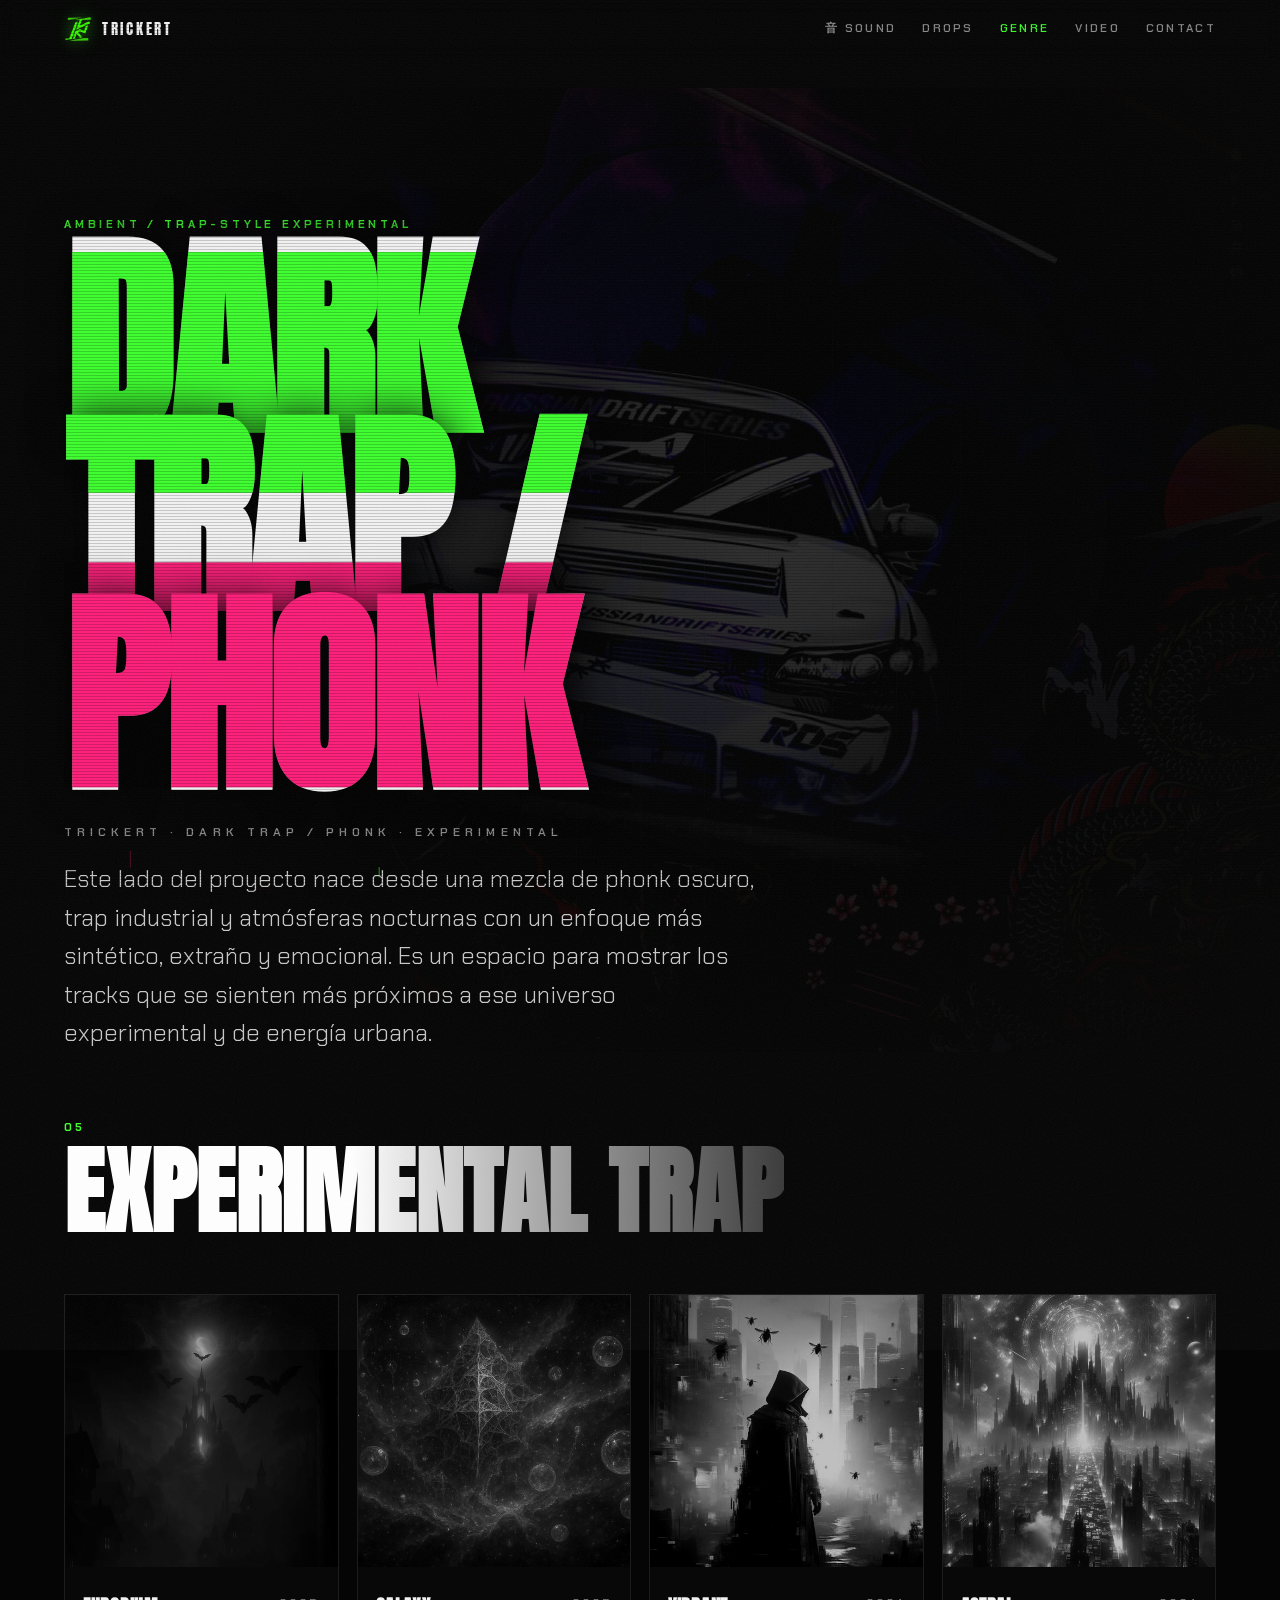
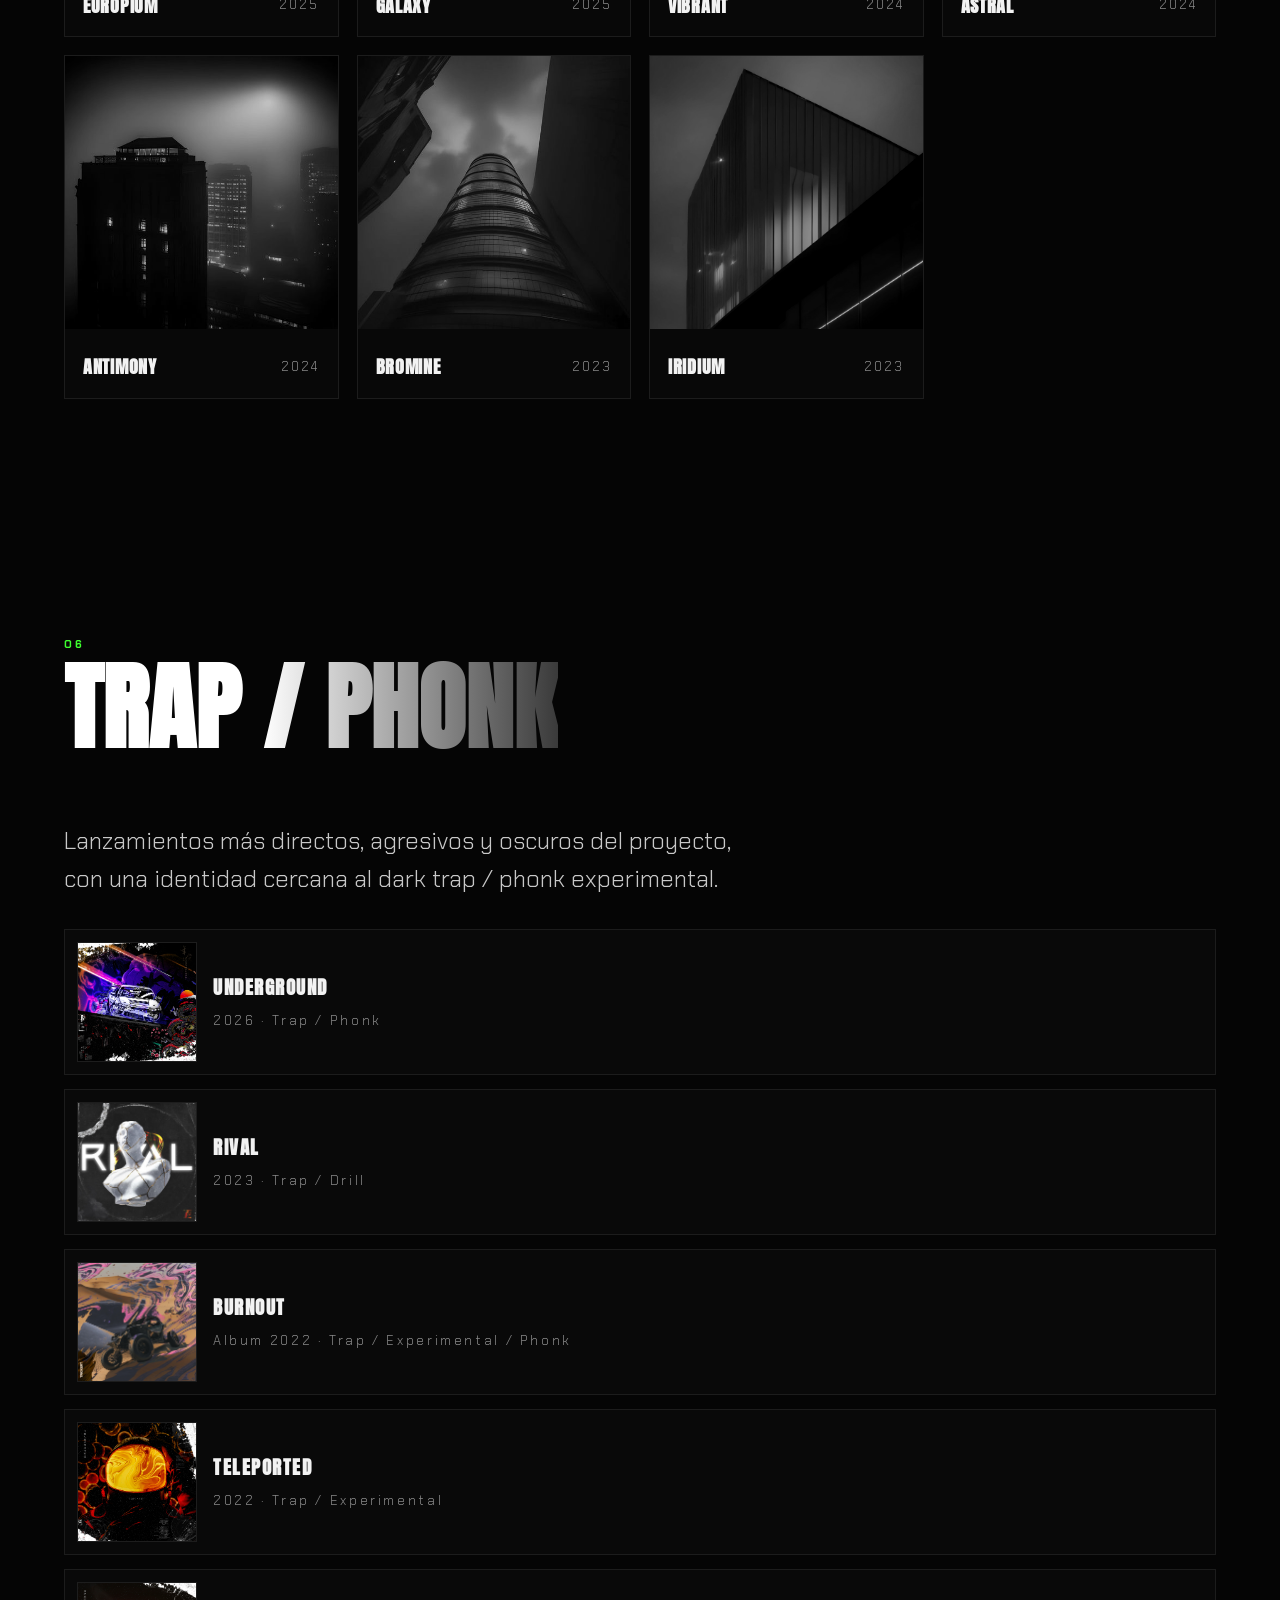
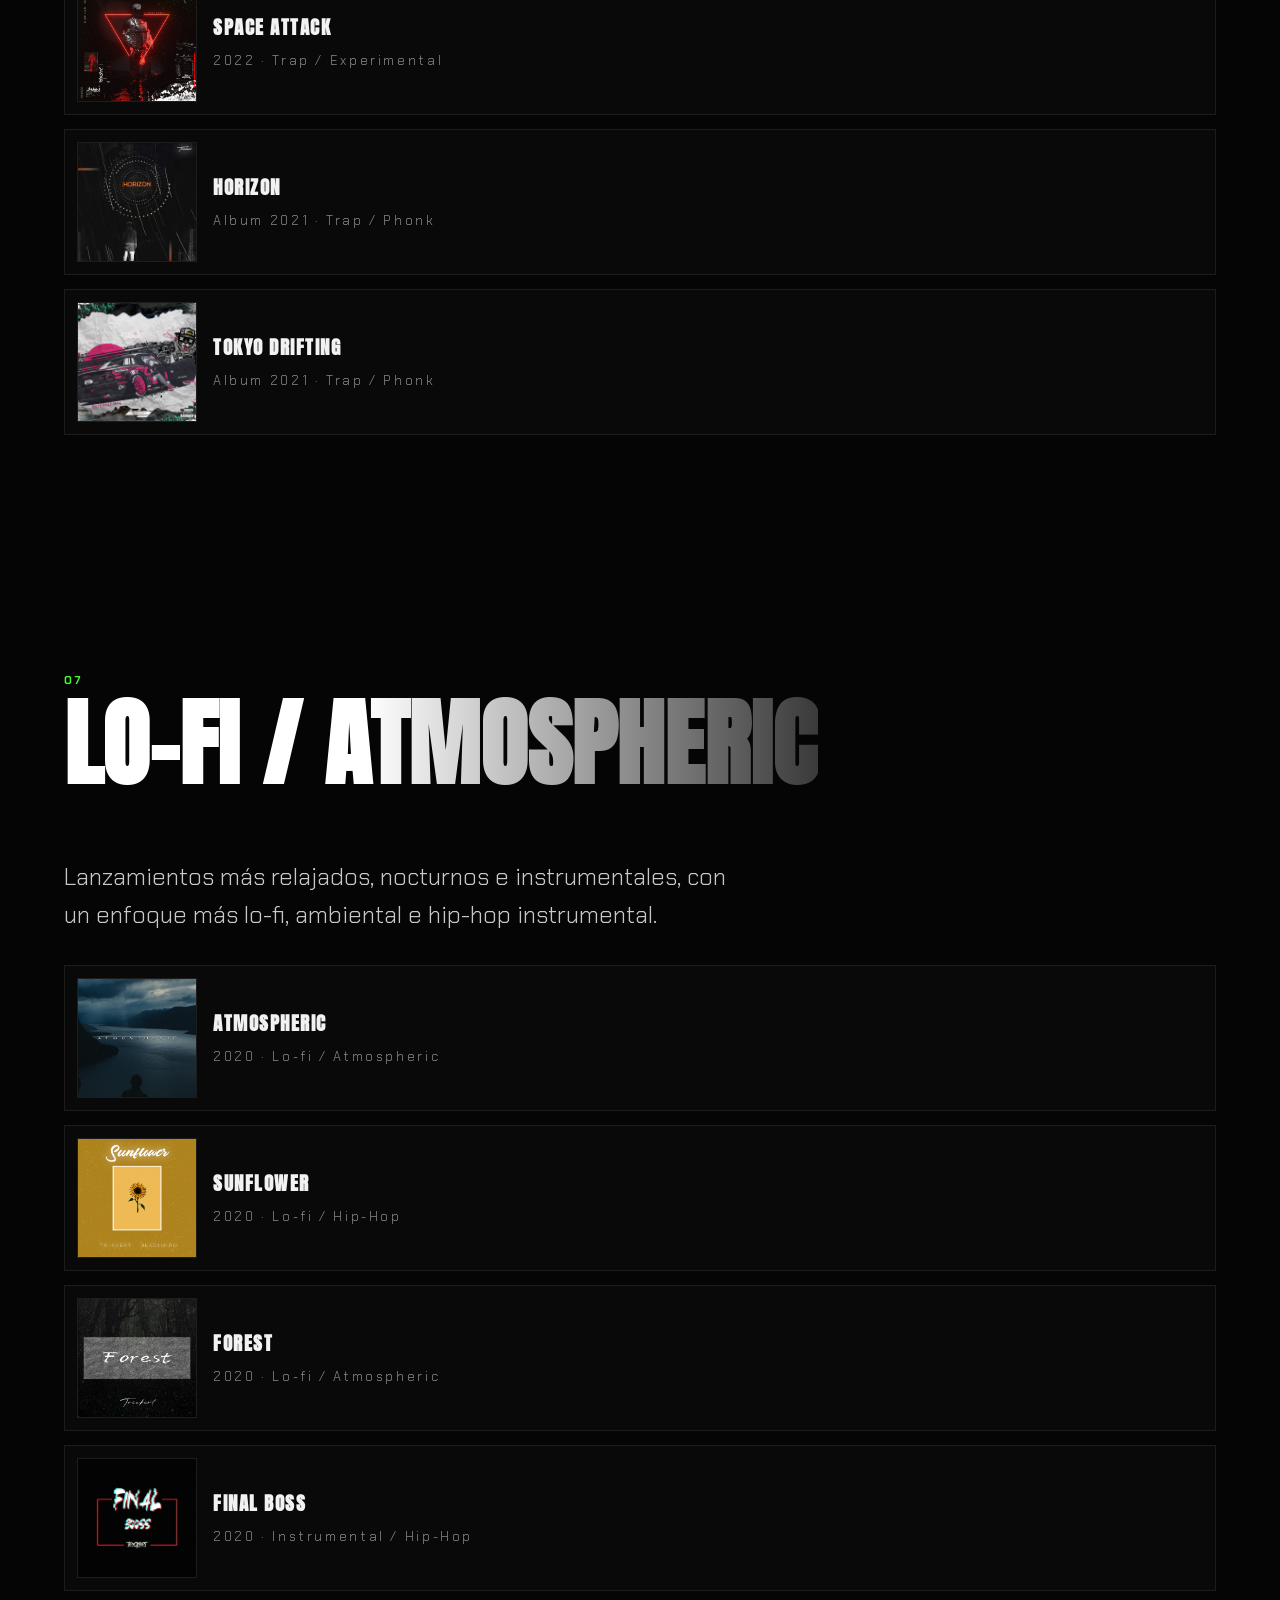
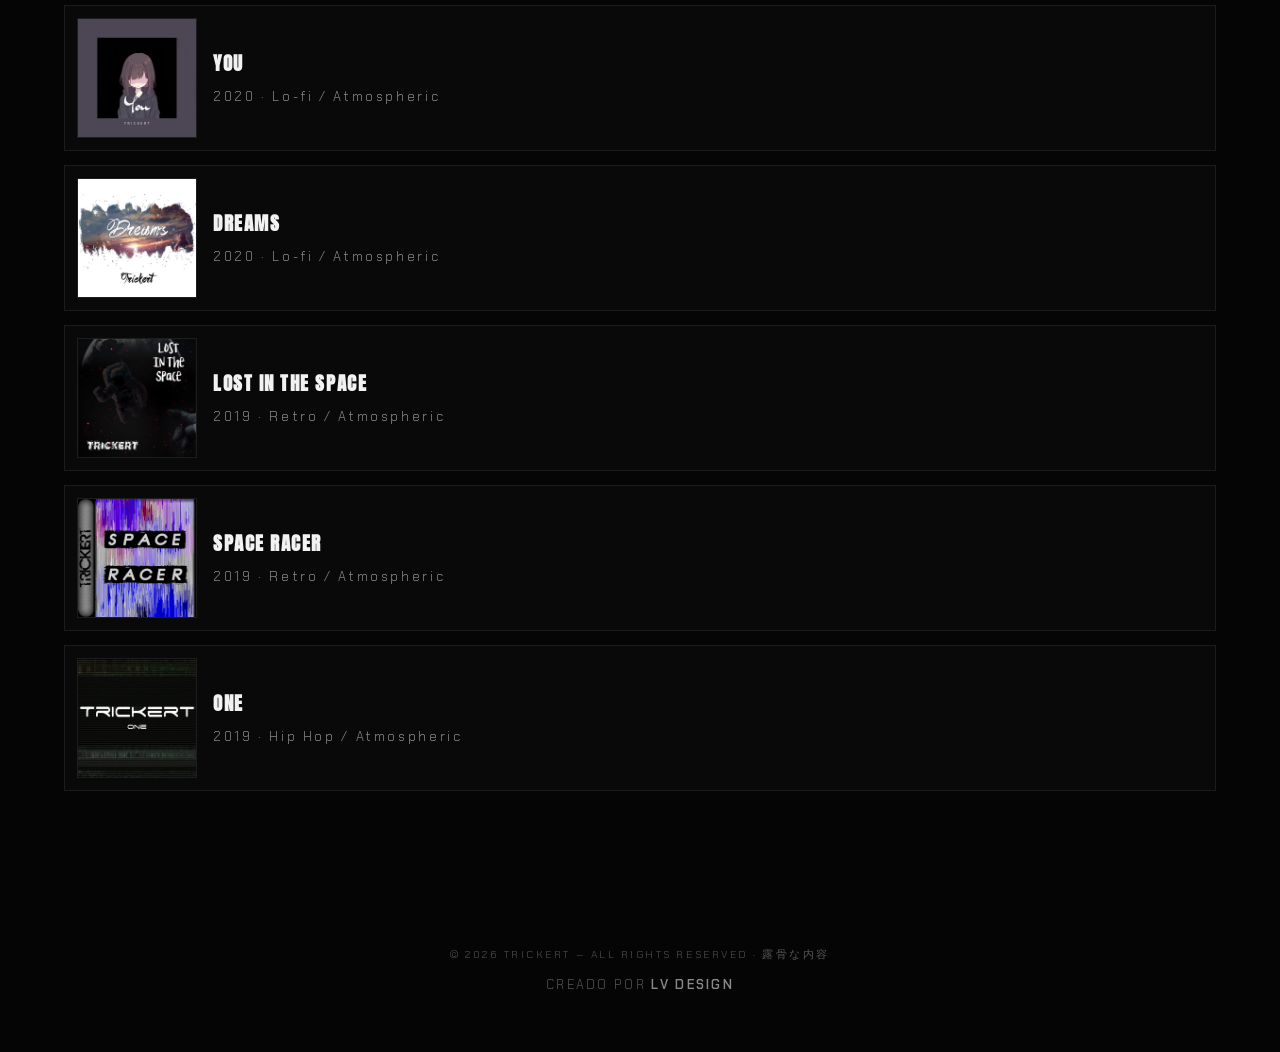
==== commit 692ee31b: "feat: agregar créditos de LV Design y enlace al portafolio en el footer" ====
--- a/genre.html
+++ b/genre.html
@@ -272,7 +272,10 @@
     </section>
   </main>
 
-  <footer>© <span id="year"></span> TRICKERT — ALL RIGHTS RESERVED · 露骨な内容</footer>
+  <footer>
+    © <span id="year"></span> TRICKERT — ALL RIGHTS RESERVED · 露骨な内容<br>
+      <span class="lv-credits">CREADO POR <a href="https://valentinolorenti.netlify.app/" target="_blank" rel="noopener" class="lv-link">LV DESIGN</a></span>
+  </footer> 
 
   <script src="script.js"></script>
 </body>
--- a/styles.css
+++ b/styles.css
@@ -195,4 +195,24 @@
 .band-in em{font-style:normal;color:transparent;-webkit-text-stroke:2px var(--pink)}
 
 @media(max-width:860px){.bust{height:48vh;right:-14vw;opacity:.3}.band{height:52vh}}
-iframe#nl-badge-frame { display: none !important; }+iframe#nl-badge-frame { display: none !important; }
+
+/* ===== LV DESIGN CREDITS ===== */
+.lv-credits {
+  display: block;
+  margin-top: 12px;
+  font-size: 0.8rem;
+  letter-spacing: 0.18em;
+  color: #555;
+}
+
+.lv-link {
+  color: var(--muted);
+  font-weight: 600;
+  transition: color 0.3s ease, text-shadow 0.3s ease;
+}
+
+.lv-link:hover {
+  color: var(--acid);
+  text-shadow: 0 0 8px rgba(61, 255, 46, 0.4);
+}
